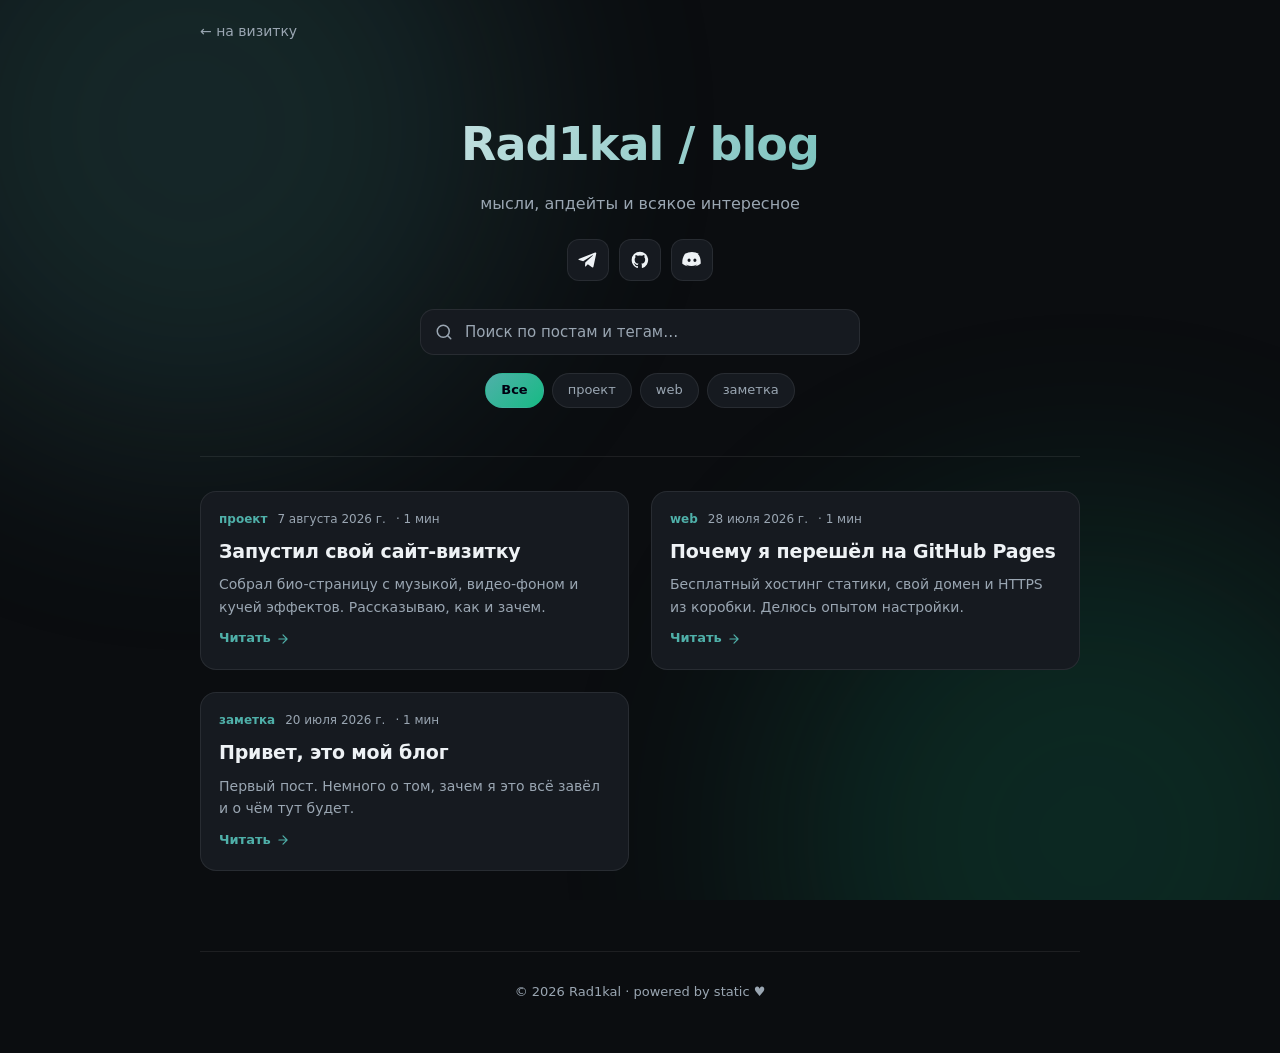
==== blog/index.html @ e0040ab7 "added all" ====
<!DOCTYPE html>
<html lang="ru">
<head>
<meta charset="UTF-8" />
<meta name="viewport" content="width=device-width, initial-scale=1.0" />
<title>blog</title>
<style>
  :root{
    --accent:#4fb0a9; --accent2:#17ba84;
    --bg:#0b0d10; --bg2:#12151a; --card:#161a20;
    --text:#eef2f5; --muted:#9aa6b2; --line:rgba(255,255,255,.08);
    --radius:16px; --font:'Inter',system-ui,-apple-system,sans-serif;
  }
  *{margin:0;padding:0;box-sizing:border-box}
  html{scroll-behavior:smooth}
  body{font-family:var(--font);background:var(--bg);color:var(--text);line-height:1.6;
    -webkit-font-smoothing:antialiased}
  a{color:var(--accent)}
  img{max-width:100%;display:block}
  ::selection{background:var(--accent);color:#001}
  ::-webkit-scrollbar{width:10px}::-webkit-scrollbar-thumb{background:#2a2f37;border-radius:5px}
  ::-webkit-scrollbar-track{background:var(--bg)}

  /* glow blobs */
  .bg-glow{position:fixed;inset:0;z-index:-1;overflow:hidden;pointer-events:none}
  .bg-glow::before,.bg-glow::after{content:"";position:absolute;width:50vw;height:50vw;border-radius:50%;
    filter:blur(120px);opacity:.16}
  .bg-glow::before{background:var(--accent);top:-15vw;left:-10vw}
  .bg-glow::after{background:var(--accent2);bottom:-20vw;right:-10vw}

  .wrap{max-width:920px;margin:0 auto;padding:0 20px}
  .home-link{display:inline-block;margin:20px 0 -10px;color:var(--muted);text-decoration:none;font-size:14px;transition:.2s}
  .home-link:hover{color:var(--accent)}

  /* header */
  header{padding:64px 0 40px;text-align:center;border-bottom:1px solid var(--line)}
  .avatar{width:92px;height:92px;border-radius:50%;object-fit:cover;margin:0 auto 18px;
    border:3px solid transparent;
    background:linear-gradient(var(--bg),var(--bg)) padding-box,linear-gradient(135deg,var(--accent),var(--accent2)) border-box;
    box-shadow:0 0 40px rgba(79,176,169,.3)}
  h1.title{font-size:clamp(30px,5vw,46px);font-weight:900;letter-spacing:-.02em;
    background:linear-gradient(120deg,var(--text),var(--accent));-webkit-background-clip:text;background-clip:text;color:transparent}
  .subtitle{color:var(--muted);margin-top:10px;font-size:16px}
  .h-socials{display:flex;gap:10px;justify-content:center;margin-top:22px}
  .h-socials a{width:42px;height:42px;border-radius:12px;display:flex;align-items:center;justify-content:center;
    background:var(--card);border:1px solid var(--line);color:var(--text);transition:.25s}
  .h-socials a:hover{transform:translateY(-3px);border-color:var(--accent);box-shadow:0 8px 20px rgba(79,176,169,.25)}
  .h-socials svg{width:20px;height:20px}

  /* search */
  .search{position:relative;max-width:440px;margin:28px auto 0}
  .search input{width:100%;padding:13px 16px 13px 44px;border-radius:14px;font-size:15px;font-family:inherit;
    background:var(--card);border:1px solid var(--line);color:var(--text);transition:.2s}
  .search input::placeholder{color:var(--muted)}
  .search input:focus{outline:none;border-color:var(--accent);box-shadow:0 0 0 3px rgba(79,176,169,.15)}
  .search svg{position:absolute;left:15px;top:50%;transform:translateY(-50%);width:18px;height:18px;color:var(--muted)}
  .search .clr{position:absolute;right:12px;top:50%;transform:translateY(-50%);width:22px;height:22px;border:none;
    background:rgba(255,255,255,.08);color:var(--muted);border-radius:50%;cursor:pointer;display:none;font-size:15px;line-height:1}
  .search .clr.show{display:block}
  .search .clr:hover{color:var(--text)}

  /* tag filter */
  .filters{display:flex;gap:8px;flex-wrap:wrap;justify-content:center;margin:18px 0 8px}
  .chip{padding:6px 15px;border-radius:99px;font-size:13px;cursor:pointer;color:var(--muted);
    background:var(--card);border:1px solid var(--line);transition:.2s;user-select:none}
  .chip:hover{color:var(--text)}
  .chip.active{background:linear-gradient(135deg,var(--accent),var(--accent2));color:#001;border-color:transparent;font-weight:600}

  /* feed */
  .feed{display:grid;grid-template-columns:repeat(auto-fill,minmax(280px,1fr));gap:22px;padding:34px 0 80px}
  .post{background:var(--card);border:1px solid var(--line);border-radius:var(--radius);overflow:hidden;
    cursor:pointer;transition:transform .25s,border-color .25s,box-shadow .25s;display:flex;flex-direction:column}
  .post:hover{transform:translateY(-5px);border-color:rgba(79,176,169,.5);box-shadow:0 16px 40px rgba(0,0,0,.4)}
  .post .cover{aspect-ratio:16/9;object-fit:cover;width:100%;background:var(--bg2)}
  .post .body{padding:18px 18px 20px;display:flex;flex-direction:column;gap:10px;flex:1}
  .post .meta{display:flex;gap:10px;align-items:center;font-size:12px;color:var(--muted)}
  .post .tag{color:var(--accent);font-weight:600}
  .post h2{font-size:19px;font-weight:800;letter-spacing:-.01em;line-height:1.3}
  .post .excerpt{color:var(--muted);font-size:14px;flex:1}
  .post .read{color:var(--accent);font-size:13px;font-weight:600;display:flex;align-items:center;gap:5px}
  .post .read svg{width:14px;height:14px;transition:transform .2s}
  .post:hover .read svg{transform:translateX(4px)}

  .empty{grid-column:1/-1;text-align:center;color:var(--muted);padding:60px 0}

  footer{border-top:1px solid var(--line);padding:30px 0 50px;text-align:center;color:var(--muted);font-size:13px}

  /* article overlay */
  .overlay{position:fixed;inset:0;z-index:100;background:rgba(6,8,10,.7);backdrop-filter:blur(6px);
    opacity:0;pointer-events:none;transition:opacity .3s;overflow-y:auto}
  .overlay.open{opacity:1;pointer-events:auto}
  .article{max-width:760px;margin:0 auto;min-height:100%;background:var(--bg2);
    padding:0 0 60px;transform:translateY(30px);transition:transform .35s cubic-bezier(.2,.8,.2,1)}
  .overlay.open .article{transform:none}
  .article .hero{width:100%;aspect-ratio:21/9;object-fit:cover;background:var(--bg)}
  .art-bar{position:sticky;top:0;z-index:2;display:flex;justify-content:space-between;align-items:center;
    padding:14px 24px;background:rgba(18,21,26,.85);backdrop-filter:blur(10px);border-bottom:1px solid var(--line)}
  .art-bar .back{display:flex;align-items:center;gap:8px;cursor:pointer;color:var(--text);font-size:14px;
    background:none;border:none;font-family:inherit}
  .art-bar .back:hover{color:var(--accent)}
  .art-bar .back svg{width:18px;height:18px}
  .art-close{cursor:pointer;color:var(--muted);background:none;border:none;font-size:26px;line-height:1}
  .art-close:hover{color:var(--text)}
  .art-content{padding:34px 30px 0}
  .art-content .meta{display:flex;gap:12px;align-items:center;font-size:13px;color:var(--muted);margin-bottom:14px;flex-wrap:wrap}
  .art-content .meta .tag{color:var(--accent);font-weight:600}
  .art-content h1{font-size:clamp(26px,4vw,38px);font-weight:900;letter-spacing:-.02em;line-height:1.2;margin-bottom:22px}
  .art-body{font-size:16.5px;color:#dfe6ec}
  .art-body h2{font-size:24px;font-weight:800;margin:30px 0 12px;letter-spacing:-.01em}
  .art-body h3{font-size:20px;font-weight:700;margin:26px 0 10px}
  .art-body p{margin:14px 0}
  .art-body ul,.art-body ol{margin:14px 0;padding-left:24px}
  .art-body li{margin:6px 0}
  .art-body a{text-decoration:underline;text-underline-offset:3px}
  .art-body strong{color:#fff}
  .art-body code{background:#0d1014;border:1px solid var(--line);padding:2px 6px;border-radius:6px;font-size:.9em;
    font-family:ui-monospace,Menlo,Consolas,monospace}
  .art-body blockquote{border-left:3px solid var(--accent);padding:6px 0 6px 18px;margin:18px 0;color:var(--muted);font-style:italic}

  .loading{text-align:center;color:var(--muted);padding:80px 0}
</style>
</head>
<body>
<div class="bg-glow"></div>

<div class="wrap">
  <a href="../" class="home-link">← на визитку</a>
  <header>
    <img class="avatar" id="avatar" src="" alt="" onerror="this.style.display='none'">
    <h1 class="title" id="title">blog</h1>
    <p class="subtitle" id="subtitle"></p>
    <div class="h-socials" id="socials"></div>
    <div class="search">
      <svg viewBox="0 0 24 24" fill="none" stroke="currentColor" stroke-width="2" stroke-linecap="round" stroke-linejoin="round"><circle cx="11" cy="11" r="8"/><path d="M21 21l-4.3-4.3"/></svg>
      <input type="text" id="search" placeholder="Поиск по постам и тегам…" autocomplete="off">
      <button class="clr" id="search-clr" title="Очистить">×</button>
    </div>
    <div class="filters" id="filters"></div>
  </header>

  <main class="feed" id="feed"><div class="loading">Загрузка постов…</div></main>

  <footer id="footer"></footer>
</div>

<!-- article reader -->
<div class="overlay" id="overlay">
  <article class="article">
    <div class="art-bar">
      <button class="back" id="art-back"><svg viewBox="0 0 24 24" fill="none" stroke="currentColor" stroke-width="2" stroke-linecap="round" stroke-linejoin="round"><path d="M19 12H5M12 19l-7-7 7-7"/></svg> Назад</button>
      <button class="art-close" id="art-close" title="Закрыть">×</button>
    </div>
    <img class="hero" id="art-hero" src="" alt="" onerror="this.style.display='none'">
    <div class="art-content">
      <div class="meta" id="art-meta"></div>
      <h1 id="art-title"></h1>
      <div class="art-body" id="art-body"></div>
    </div>
  </article>
</div>

<script>
const SOCIAL_SVG={
 telegram:'<svg viewBox="0 0 24 24" fill="currentColor"><path d="M21.9 4.3l-3.3 15.6c-.2 1.1-.9 1.4-1.8.9l-5-3.7-2.4 2.3c-.3.3-.5.5-1 .5l.3-5 9.2-8.3c.4-.4-.1-.6-.6-.2L6.2 13.6l-4.9-1.5c-1.1-.3-1.1-1 .2-1.5L20.5 3c.9-.3 1.7.2 1.4 1.3z"/></svg>',
 github:'<svg viewBox="0 0 24 24" fill="currentColor"><path d="M12 2A10 10 0 002 12c0 4.4 2.9 8.2 6.8 9.5.5.1.7-.2.7-.5v-1.7c-2.8.6-3.4-1.3-3.4-1.3-.4-1.2-1.1-1.5-1.1-1.5-.9-.6.1-.6.1-.6 1 .1 1.5 1 1.5 1 .9 1.6 2.4 1.1 3 .8.1-.7.3-1.1.6-1.4-2.2-.2-4.6-1.1-4.6-5 0-1.1.4-2 1-2.7-.1-.3-.4-1.3.1-2.7 0 0 .8-.3 2.7 1a9.4 9.4 0 015 0c1.9-1.3 2.7-1 2.7-1 .5 1.4.2 2.4.1 2.7.6.7 1 1.6 1 2.7 0 3.9-2.4 4.8-4.6 5 .3.3.6.9.6 1.9v2.8c0 .3.2.6.7.5A10 10 0 0012 2z"/></svg>',
 discord:'<svg viewBox="0 0 24 24" fill="currentColor"><path d="M20.3 4.4A19.8 19.8 0 0015.4 3l-.2.5a18 18 0 015.6 1.5A17.7 17.7 0 003 5a18 18 0 015.6-1.5L8.4 3A19.8 19.8 0 003.6 4.4C.8 8.6.1 12.6.4 16.6a20 20 0 006 3l.4-.7c-.7-.2-1.3-.5-1.9-.9l.5-.3a13.7 13.7 0 0012 0l.5.3c-.6.4-1.2.7-1.9.9l.4.7a20 20 0 006-3c.4-4.7-.6-8.7-3.5-12.2zM8.5 14.3c-1 0-1.8-.9-1.8-2s.8-2 1.8-2 1.8.9 1.8 2-.8 2-1.8 2zm7 0c-1 0-1.8-.9-1.8-2s.8-2 1.8-2 1.8.9 1.8 2-.8 2-1.8 2z"/></svg>',
 twitter:'<svg viewBox="0 0 24 24" fill="currentColor"><path d="M18.9 2H22l-7.3 8.3L23 22h-6.8l-5.3-6.9L4.8 22H1.7l7.8-8.9L1 2h6.9l4.8 6.3z"/></svg>',
 youtube:'<svg viewBox="0 0 24 24" fill="currentColor"><path d="M23 7.5s-.2-1.6-.9-2.3c-.8-.9-1.8-.9-2.2-1C16.8 4 12 4 12 4s-4.8 0-7.9.2c-.4.1-1.4.1-2.2 1C1.2 5.9 1 7.5 1 7.5S.8 9.4.8 11.3v1.4c0 1.9.2 3.8.2 3.8s.2 1.6.9 2.3c.8.9 1.9.8 2.4.9 1.7.2 7.7.2 7.7.2s4.8 0 7.9-.2c.4-.1 1.4-.1 2.2-1 .7-.7.9-2.3.9-2.3s.2-1.9.2-3.8v-1.4c0-1.9-.2-3.8-.2-3.8zM9.8 15.2V8.8l6.2 3.2z"/></svg>',
 website:'<svg viewBox="0 0 24 24" fill="none" stroke="currentColor" stroke-width="2"><circle cx="12" cy="12" r="10"/><path d="M2 12h20M12 2a15 15 0 010 20 15 15 0 010-20"/></svg>'
};

const $=id=>document.getElementById(id);
const esc=s=>String(s).replace(/[&<>"']/g,c=>({'&':'&amp;','<':'&lt;','>':'&gt;','"':'&quot;',"'":'&#39;'}[c]));
let DATA={posts:[]}, activeTag='all', query='';

/* ---- mini markdown (safe: escapes first) ---- */
function md(src){
 const lines=String(src||'').split('\n');
 let html='',inList=false,inQuote=false;
 const inline=t=>esc(t)
   .replace(/\*\*(.+?)\*\*/g,'<strong>$1</strong>')
   .replace(/(^|[^*])\*(?!\s)(.+?)\*(?!\*)/g,'$1<em>$2</em>')
   .replace(/`([^`]+?)`/g,'<code>$1</code>')
   .replace(/\[(.+?)\]\((https?:\/\/[^\s)]+)\)/g,'<a href="$2" target="_blank" rel="noopener">$1</a>');
 const closeList=()=>{if(inList){html+='</ul>';inList=false}};
 const closeQuote=()=>{if(inQuote){html+='</blockquote>';inQuote=false}};
 for(let raw of lines){
   const l=raw.trim();
   if(!l){closeList();closeQuote();continue}
   if(l.startsWith('### ')){closeList();closeQuote();html+='<h3>'+inline(l.slice(4))+'</h3>';continue}
   if(l.startsWith('## ')){closeList();closeQuote();html+='<h2>'+inline(l.slice(3))+'</h2>';continue}
   if(l.startsWith('> ')){closeList();if(!inQuote){html+='<blockquote>';inQuote=true}html+=inline(l.slice(2))+' ';continue}
   if(/^[-*] /.test(l)){closeQuote();if(!inList){html+='<ul>';inList=true}html+='<li>'+inline(l.slice(2))+'</li>';continue}
   if(/^\d+\. /.test(l)){closeQuote();if(!inList){html+='<ul>';inList=true}html+='<li>'+inline(l.replace(/^\d+\.\s/,''))+'</li>';continue}
   closeList();closeQuote();html+='<p>'+inline(l)+'</p>';
 }
 closeList();closeQuote();
 return html;
}

const fmtDate=d=>{try{return new Date(d).toLocaleDateString('ru',{day:'numeric',month:'long',year:'numeric'})}catch(e){return d}};
const readTime=b=>Math.max(1,Math.round(String(b||'').split(/\s+/).length/150))+' мин';

function applyTheme(){
 if(DATA.accent)document.documentElement.style.setProperty('--accent',DATA.accent);
 if(DATA.accent2)document.documentElement.style.setProperty('--accent2',DATA.accent2);
}

function renderHeader(){
 $('title').textContent=DATA.title||'blog';
 $('subtitle').textContent=DATA.subtitle||'';
 if(DATA.avatar)$('avatar').src=DATA.avatar;else $('avatar').style.display='none';
 document.title=DATA.title||'blog';
 $('socials').innerHTML=(DATA.socials||[]).map(s=>{
   const svg=SOCIAL_SVG[s.type]||SOCIAL_SVG.website;
   return`<a href="${esc(s.url)}" target="_blank" rel="noopener" title="${esc(s.type)}">${svg}</a>`}).join('');
 // tag chips
 const tags=[...new Set((DATA.posts||[]).flatMap(p=>p.tags||[]))];
 $('filters').innerHTML=`<span class="chip active" data-tag="all">Все</span>`+
   tags.map(t=>`<span class="chip" data-tag="${esc(t)}">${esc(t)}</span>`).join('');
 $('filters').querySelectorAll('.chip').forEach(c=>c.onclick=()=>{
   activeTag=c.dataset.tag;
   $('filters').querySelectorAll('.chip').forEach(x=>x.classList.toggle('active',x===c));
   renderFeed();
 });
 $('footer').innerHTML=`© ${new Date().getFullYear()} ${esc(DATA.author||DATA.title||'')} · powered by static ♥`;
}

function matchQuery(p){
 if(!query)return true;
 const hay=[p.title,p.excerpt,p.body,(p.tags||[]).join(' ')].join(' ').toLowerCase();
 return query.toLowerCase().split(/\s+/).filter(Boolean).every(w=>hay.includes(w));
}
function renderFeed(){
 const posts=(DATA.posts||[]).slice().sort((a,b)=>new Date(b.date)-new Date(a.date))
   .filter(p=>activeTag==='all'||(p.tags||[]).includes(activeTag))
   .filter(matchQuery);
 if(!posts.length){$('feed').innerHTML=`<div class="empty">Ничего не найдено${query?` по запросу «${esc(query)}»`:''} 🙃</div>`;return}
 $('feed').innerHTML=posts.map(p=>`
   <div class="post" data-id="${p.id}">
     ${p.cover?`<img class="cover" src="${esc(p.cover)}" alt="" onerror="this.remove()">`:''}
     <div class="body">
       <div class="meta"><span class="tag">${esc((p.tags||[])[0]||'пост')}</span><span>${fmtDate(p.date)}</span><span>· ${readTime(p.body)}</span></div>
       <h2>${esc(p.title)}</h2>
       <p class="excerpt">${esc(p.excerpt||'')}</p>
       <span class="read">Читать <svg viewBox="0 0 24 24" fill="none" stroke="currentColor" stroke-width="2" stroke-linecap="round" stroke-linejoin="round"><path d="M5 12h14M12 5l7 7-7 7"/></svg></span>
     </div>
   </div>`).join('');
 $('feed').querySelectorAll('.post').forEach(el=>el.onclick=()=>openPost(+el.dataset.id));
}

function openPost(id){
 const p=(DATA.posts||[]).find(x=>x.id===id);if(!p)return;
 $('art-meta').innerHTML=`<span class="tag">${esc((p.tags||[]).join(' · ')||'пост')}</span><span>${fmtDate(p.date)}</span><span>· ${readTime(p.body)} чтения</span>`;
 $('art-title').textContent=p.title;
 $('art-body').innerHTML=md(p.body);
 const hero=$('art-hero');if(p.cover){hero.src=p.cover;hero.style.display=''}else hero.style.display='none';
 $('overlay').scrollTop=0;
 $('overlay').classList.add('open');document.body.style.overflow='hidden';
 location.hash='post-'+id;
}
function closePost(){$('overlay').classList.remove('open');document.body.style.overflow='';
 if(location.hash)history.pushState('',document.title,location.pathname+location.search)}
$('art-close').onclick=closePost;$('art-back').onclick=closePost;
$('overlay').onclick=e=>{if(e.target===$('overlay'))closePost()};
addEventListener('keydown',e=>{if(e.key==='Escape')closePost()});

$('search').addEventListener('input',e=>{
 query=e.target.value.trim();
 $('search-clr').classList.toggle('show',!!query);
 renderFeed();
});
$('search-clr').onclick=()=>{query='';$('search').value='';$('search-clr').classList.remove('show');$('search').focus();renderFeed()};

async function boot(){
 try{
   const res=await fetch('news.json',{cache:'no-store'});
   if(!res.ok)throw new Error('HTTP '+res.status);
   DATA=await res.json();
 }catch(e){
   $('feed').innerHTML='<div class="empty">Не удалось загрузить <b>news.json</b>.<br><br>'+
     (location.protocol==='file:'?'Открой сайт через хостинг или локальный сервер — при двойном клике по файлу браузер блокирует чтение JSON.':esc(e.message))+'</div>';
   return;
 }
 applyTheme();renderHeader();renderFeed();
 // open post from hash on load
 const m=location.hash.match(/post-(\d+)/);if(m)openPost(+m[1]);
}
boot();
</script>
</body>
</html>
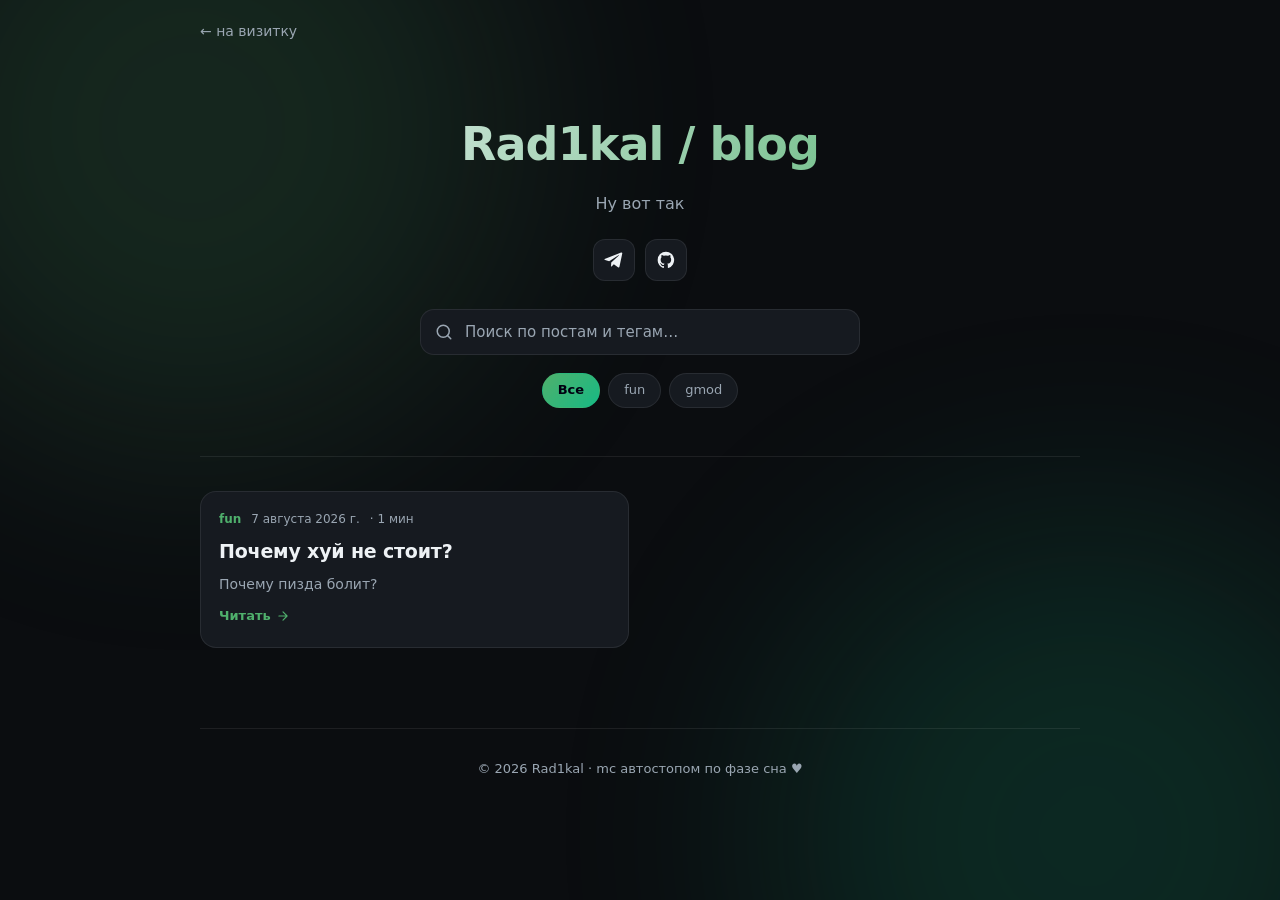
==== commit 98c14310: "Update index.html" ====
--- a/blog/index.html
+++ b/blog/index.html
@@ -223,7 +223,7 @@
    $('filters').querySelectorAll('.chip').forEach(x=>x.classList.toggle('active',x===c));
    renderFeed();
  });
- $('footer').innerHTML=`© ${new Date().getFullYear()} ${esc(DATA.author||DATA.title||'')} · powered by static ♥`;
+ $('footer').innerHTML=`© ${new Date().getFullYear()} ${esc(DATA.author||DATA.title||'')} · mc автостопом по фазе сна ♥`;
 }
 
 function matchQuery(p){
